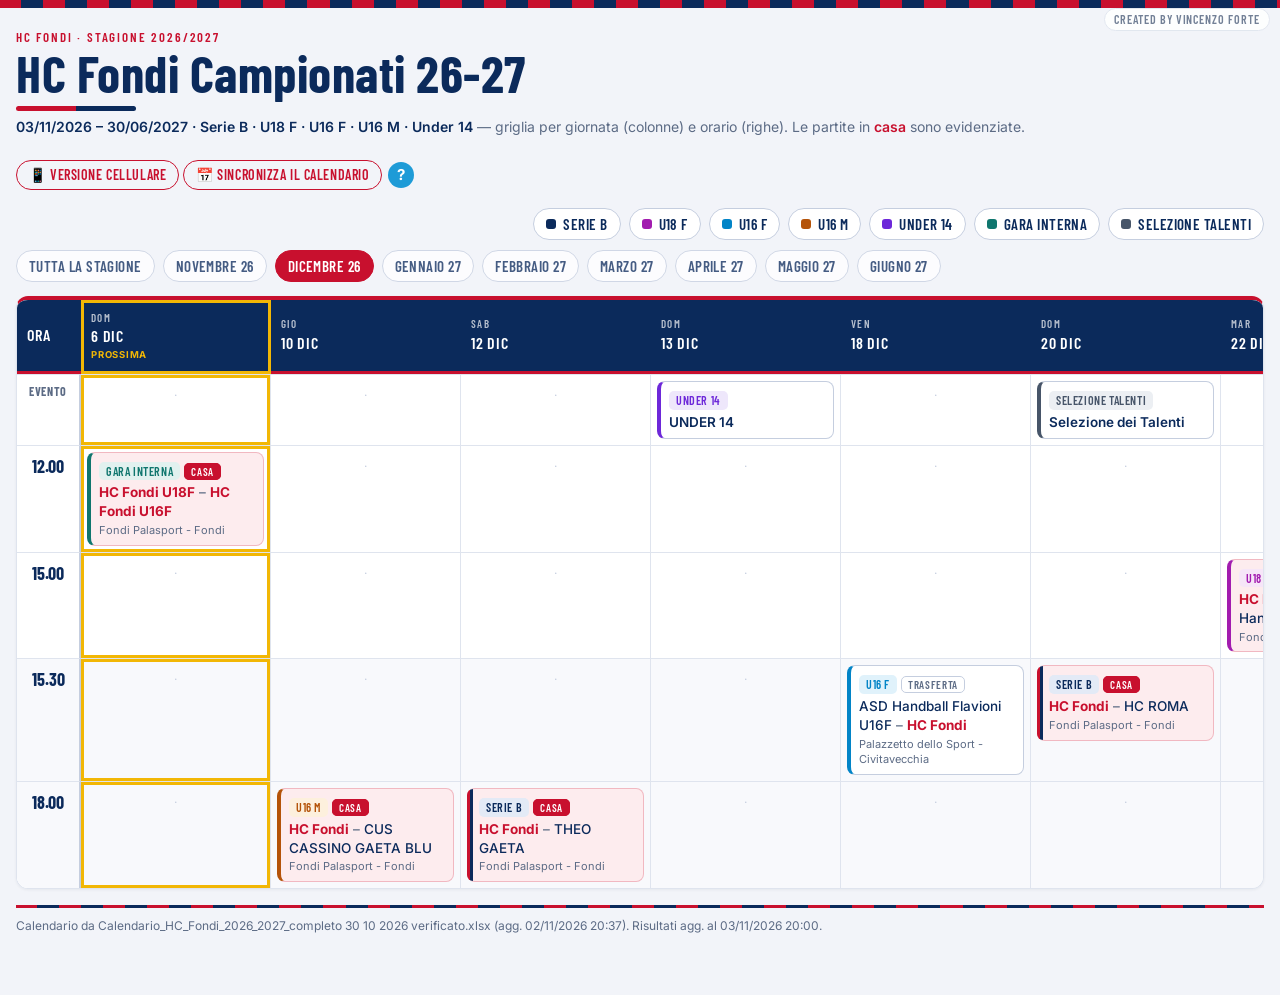
==== index.html @ a7110e7e "In produzione: "Sincronizza il calendario" su index.html e mobile.html anteprima.html e anteprima-mo" ====
<!DOCTYPE html>
<html lang="it">
<head>
<meta http-equiv="refresh" content="600" data-auto-refresh>
<meta charset="UTF-8">
<meta name="viewport" content="width=device-width, initial-scale=1">
<title>HC Fondi Campionati 26-27</title>
<!-- sceglie in automatico la versione completa o cellulare (vedi js/vista.js) -->
<script src="js/vista.js"></script>
<script src="js/sincronizza-aiuto.js" defer></script>
<!-- ===== STILE =====
     Tutto l'aspetto della pagina è nei file della cartella css/.
     Per cambiare tema sostituisci il nome del file qui sotto con uno di:
       css/tema-classico.css  css/tema-scuro.css  css/tema-arancio.css
       css/tema-minimal.css   css/tema-compatto.css
-->
<link rel="stylesheet" href="css/tema-rossoblu.css" id="tema">
</head>
<body>
<div class="wrap">
  <header class="top">
    <p class="eyebrow" id="ev-eyebrow">HC Fondi</p>
    <h1 id="ev-title">HC Fondi Campionati 26-27</h1>
    <p class="sub" id="ev-sub">Caricamento…</p>
    <a class="switch-view" href="mobile.html?v=mobile">📱 Versione cellulare</a>
    <span class="sincronizza-wrap">
      <a class="switch-view" href="sincronizza.html">📅 Sincronizza il calendario</a>
      <button type="button" class="help-btn" aria-label="Come funziona" aria-expanded="false" aria-controls="sincronizza-aiuto">?</button>
      <div class="help-pop" id="sincronizza-aiuto" role="dialog" aria-label="Come funziona" hidden></div>
    </span>
    <!-- per ora nascosto: <a class="switch-view" href="calendario-google.html">🗓 Calendario Google</a> -->
  </header>

  <div class="controls" id="controls"></div>
  <div class="controls months" id="months"></div>

  <div id="mister-panel"></div>
  <div id="mister-banner"></div>

  <div class="board">
    <table id="grid"></table>
  </div>

  <footer id="ev-foot"></footer>
</div>

<script>
// ==========================================================================
//  I dati vengono caricati da "calendario.json" (e, se presente, da
//  "risultati.json") nella STESSA cartella di questa pagina.
//  calendario.json si rigenera dall'Excel con:  python3 converti_excel.py
// ==========================================================================

const MESI = ["","Gen","Feb","Mar","Apr","Mag","Giu","Lug","Ago","Set","Ott","Nov","Dic"];
const MESI_LUNGHI = ["","Gennaio","Febbraio","Marzo","Aprile","Maggio","Giugno","Luglio","Agosto","Settembre","Ottobre","Novembre","Dicembre"];
const EV_ROW = "—";        // riga per gli eventi senza orario

let V={}, CAT={}, DAYS=[], DOW={}, TEAM="HC Fondi", D=[], TIMES=[];
let DAY_YEAR={};           // "GG/MM" -> anno (la stagione è a cavallo di due anni)
let RES={};
const state = { cats:{}, month:"", mister:false };

const FALLBACK_DUR = { serieb:70, u18f:70, u16f:60, u16m:60, u14:50, interna:70, sel:0 };
let CAT_TOTAL = {};
let BUFFER = 30;
const STORE_KEY = "hcfondi2627_mister";
let catDur = {};
function loadDur(){ try{ return JSON.parse(localStorage.getItem(STORE_KEY)) || {}; }catch(_){ return {}; } }
function saveDur(){ try{ localStorage.setItem(STORE_KEY, JSON.stringify({...catDur, _buffer:BUFFER})); }catch(_){ } }
const getDur = cat => catDur[cat] ?? CAT_TOTAL[cat] ?? FALLBACK_DUR[cat] ?? 60;

const isOurs = name => name===TEAM || (name||"").startsWith(TEAM+" ");
const toMin = t => { const [a,b]=String(t).split("."); return (+a)*60+(+b); };
const fmtMin = x => { const h=Math.floor(x/60), mm=x%60; return `${h}.${String(mm).padStart(2,"0")}`; };
const shown = el => !el.classList.contains("hidden");
const monthKey = d => DAY_YEAR[d] + "-" + d.slice(3,5);        // "2026-11"
const dayNum = d => DAY_YEAR[d]*10000 + (+d.slice(3,5))*100 + (+d.slice(0,2));

const normTeam = s => (s||"").toUpperCase().replace(/\s+/g," ").trim();
const normDate = s => (s||"").slice(0,5);
const resKey = (d,c,h,a) => normDate(d)+"|"+(c||"")+"|"+normTeam(h)+"|"+normTeam(a);

function resultFor(m){
  const r = RES[resKey(m.date,m.cat,m.home,m.away)];
  if(r) return {hs:+r.hs, as:+r.as, status:r.status};
  const rr = RES[resKey(m.date,m.cat,m.away,m.home)];
  if(rr) return {hs:+rr.as, as:+rr.hs, status:rr.status};
  return null;
}

function teamHTML(name, win){
  const cls = (isOurs(name) ? "fp" : "") + (win ? " win" : "");
  return cls.trim() ? `<span class="${cls.trim()}">${name}</span>` : name;
}
function matchHTML(m, i){
  if(m.event){
    return `<div class="m event ${m.cat}" data-cat="${m.cat}" data-i="${i}">
      <span class="cat">${CAT[m.cat]||m.cat}</span>
      <div class="teams">${m.home}</div>
    </div>`;
  }
  const home = isOurs(m.home);
  const r = resultFor(m);
  const homeWin = r && r.hs>r.as, awayWin = r && r.as>r.hs;
  let scoreLine = "";
  if(r){
    const st = (r.status||"").toUpperCase();
    const cls = st==="FINE" ? "fine" : (st ? "live" : "");
    const hasScore = Number.isFinite(r.hs) && Number.isFinite(r.as);
    scoreLine = `<div class="score">${hasScore ? `${r.hs} – ${r.as}` : ""}${st?`<span class="badge ${cls}">${st}</span>`:""}</div>`;
  }
  return `<div class="m ${m.cat}${home?" home":""}" data-cat="${m.cat}" data-i="${i}">
    <span class="cat">${CAT[m.cat]||m.cat}</span><span class="where${home?" casa":""}">${m.gir}</span>
    <div class="teams">${teamHTML(m.home,homeWin)} <span class="vs">–</span> ${teamHTML(m.away,awayWin)}</div>
    ${scoreLine}
    <div class="venue">${V[m.venue]||m.venue||""}</div>
    <div class="mister"><div class="clash"></div></div>
  </div>`;
}

function build(){
  const t = document.getElementById("grid");
  let head = "<thead><tr><th>Ora</th>";
  DAYS.forEach(d=> head += `<th data-day="${d}"><span class="dow">${DOW[d]||""}</span>${+d.slice(0,2)} ${MESI[+d.slice(3,5)]}</th>`);
  head += "</tr></thead>";

  let body = "<tbody>";
  TIMES.forEach(time=>{
    body += `<tr><th class="time${time===EV_ROW?" ev":""}">${time===EV_ROW?"Evento":time}</th>`;
    DAYS.forEach(day=>{
      const cell = D.map((m,i)=>[m,i]).filter(([m])=>m.date===day && (m.time||EV_ROW)===time);
      body += `<td data-day="${day}">`;
      body += cell.length ? cell.map(([m,i])=>matchHTML(m,i)).join("") : '<div class="empty">·</div>';
      body += "</td>";
    });
    body += "</tr>";
  });
  t.innerHTML = head + body + "</tbody>";
}

function updateView(){
  document.querySelectorAll("#grid .m[data-cat]").forEach(el=>{
    el.classList.toggle("hidden", !state.cats[el.dataset.cat]);
  });

  const inMonth = d => !state.month || monthKey(d)===state.month;
  const dayVis = {}; DAYS.forEach(d=> dayVis[d]=0);
  document.querySelectorAll("#grid tbody tr").forEach(tr=>{
    let rowVis = 0;
    tr.querySelectorAll("td").forEach(td=>{
      if(!inMonth(td.dataset.day)) return;
      const n = [...td.querySelectorAll(".m")].filter(shown).length;
      rowVis += n; dayVis[td.dataset.day] += n;
    });
    tr.classList.toggle("hidden", !rowVis);
  });
  const heads = document.querySelectorAll("#grid thead th");
  let any = false;
  DAYS.forEach((d,i)=>{
    const on = inMonth(d) && dayVis[d] > 0; any = any || on;
    if(heads[i+1]) heads[i+1].classList.toggle("hidden", !on);
    document.querySelectorAll(`#grid td[data-day="${d}"]`).forEach(td=> td.classList.toggle("hidden", !on));
  });
  heads[0].classList.toggle("hidden", !any);
  let none = document.getElementById("none");
  if(!any && !none){
    none = document.createElement("div"); none.id="none"; none.className="none";
    none.textContent = "Nessuna partita per i filtri selezionati.";
    document.querySelector(".board").appendChild(none);
  } else if(any && none) none.remove();

  computeConflicts();
}

// Partite dello stesso giorno troppo vicine (anche in sedi diverse).
function computeConflicts(){
  const cards = [...document.querySelectorAll("#grid .m:not(.event)")];
  cards.forEach(el=>{ el.classList.remove("conflict"); el.querySelector(".clash").innerHTML=""; });
  const banner = document.getElementById("mister-banner");
  if(!state.mister){ banner.className=""; return; }

  const items = cards.filter(el=> shown(el) && shown(el.closest("td"))).map(el=>{
    const m = D[+el.dataset.i]; const start = toMin(m.time);
    return { el, m, start, end:start + getDur(m.cat) };
  });
  const clashing = new Set();
  items.forEach(a=>{
    const partners = items.filter(b => b!==a && b.m.date===a.m.date
      && a.start < b.end + BUFFER && b.start < a.end + BUFFER);
    const c = a.el.querySelector(".clash");
    if(partners.length){
      a.el.classList.add("conflict"); clashing.add(a);
      const list = partners.sort((x,y)=>x.start-y.start)
        .map(p=>`${CAT[p.m.cat]||p.m.cat} ${p.m.time} (${V[p.m.venue]||p.m.venue})`).join(" · ");
      c.innerHTML = `fine ~${fmtMin(a.end)} · <b>⚠ possibile accavallamento:</b> ${list}`;
    } else {
      c.innerHTML = `fine ~${fmtMin(a.end)} · <span class="ok">nessun accavallamento</span>`;
    }
  });
  const n = clashing.size;
  banner.className = n ? "warn" : "clear";
  banner.textContent = n
    ? `⚠ ${n} partite a rischio accavallamento nel periodo visibile (margine ${BUFFER}′ tra una gara e l'altra)`
    : `✓ Nessun accavallamento nel periodo visibile: tra le gare c'è sempre almeno ${BUFFER}′ di margine`;
}

function renderMisterPanel(){
  const p = document.getElementById("mister-panel");
  let html = `<span class="mp-title">Durata stimata (min)</span>`;
  Object.keys(CAT).filter(c=>c!=="sel").forEach(c=>{
    html += `<label><span class="dot ${c}"></span>${CAT[c]}
      <input type="number" class="catdur" data-cat="${c}" min="10" max="180" step="5" value="${getDur(c)}"></label>`;
  });
  html += `<label>Margine <input type="number" id="buffer" min="0" max="240" step="5" value="${BUFFER}"></label>
    <span class="mp-note">tempo minimo tra la fine di una gara e l'inizio della successiva (spostamenti inclusi)</span>`;
  p.innerHTML = html;
  p.addEventListener("input", e=>{
    if(e.target.id==="buffer") BUFFER = Math.max(0, +e.target.value || 0);
    else if(e.target.classList.contains("catdur")) catDur[e.target.dataset.cat] = Math.max(5, +e.target.value || 0);
    else return;
    saveDur(); computeConflicts();
  });
}

function buildControls(){
  const box = document.getElementById("controls");
  let html = `<button class="chip mister-btn" data-role="mister" aria-pressed="false">📋 Mister</button><span class="sep"></span>`;
  Object.keys(CAT).forEach(c=>{
    html += `<button class="chip" data-cat="${c}" aria-pressed="true"><span class="dot ${c}"></span>${CAT[c]}</button>`;
  });
  box.innerHTML = html;
  box.addEventListener("click", e=>{
    const btn = e.target.closest(".chip"); if(!btn) return;
    const on = btn.getAttribute("aria-pressed")==="true";
    btn.setAttribute("aria-pressed", String(!on));
    if(btn.dataset.role==="mister"){ state.mister = !on; document.body.classList.toggle("mister", state.mister); }
    else state.cats[btn.dataset.cat] = !on;
    updateView();
  });

  const mbox = document.getElementById("months");
  const months = [...new Set(DAYS.map(monthKey))];
  mbox.innerHTML = `<button class="chip month" data-month="">Tutta la stagione</button>` +
    months.map(k=>{ const [y,m]=k.split("-"); return `<button class="chip month" data-month="${k}">${MESI_LUNGHI[+m]} ${y.slice(2)}</button>`; }).join("");
  const sync = ()=> mbox.querySelectorAll(".chip").forEach(b=> b.setAttribute("aria-pressed", String(b.dataset.month===state.month)));
  sync();
  mbox.addEventListener("click", e=>{
    const btn = e.target.closest(".chip"); if(!btn) return;
    state.month = btn.dataset.month; sync(); updateView(); focusToday(false);
  });
}

// Oggi (o la prossima giornata in calendario): evidenzia la colonna e la porta in vista.
function todayInfo(){
  const n = new Date();
  const today = n.getFullYear()*10000 + (n.getMonth()+1)*100 + n.getDate();
  const next = DAYS.find(d=> dayNum(d) >= today);
  return { next, isToday: !!next && dayNum(next)===today, now: n.getHours()*60+n.getMinutes() };
}
function markToday(){
  const {next, isToday, now} = todayInfo();
  if(!next) return;
  const th = document.querySelector(`#grid thead th[data-day="${next}"]`);
  th.insertAdjacentHTML("beforeend", `<span class="next">${isToday ? "OGGI" : "PROSSIMA"}</span>`);
  th.classList.add("today");
  document.querySelectorAll(`#grid td[data-day="${next}"]`).forEach(td=> td.classList.add("today"));
  if(isToday){
    document.querySelectorAll(`#grid td[data-day="${next}"] .m:not(.event)`).forEach(el=>{
      const m = D[+el.dataset.i], s = toMin(m.time);
      if(now >= s && now <= s + getDur(m.cat)) el.insertAdjacentHTML("beforeend", `<span class="now-badge">in corso</span>`);
    });
  }
}
function focusToday(scrollPage){
  const {next} = todayInfo();
  const board = document.querySelector(".board");
  const th = next && document.querySelector(`#grid thead th[data-day="${next}"]`);
  if(!th || !shown(th)){ board.scrollLeft = 0; return; }
  const first = document.querySelector("#grid thead th").getBoundingClientRect().width;
  board.scrollLeft += th.getBoundingClientRect().left - board.getBoundingClientRect().left - first - 8;
  if(scrollPage) board.scrollIntoView({block:"nearest"});
}

function applyMeta(ev, resMeta){
  const set=(id,txt)=>{ const el=document.getElementById(id); if(el&&txt) el.textContent=txt; };
  if(ev){
    set("ev-eyebrow", ev.eyebrow);
    set("ev-title", ev.title);
    if(ev.title) document.title = ev.title;
    if(ev.subtitle) document.getElementById("ev-sub").innerHTML =
      `<b>${ev.subtitle}</b> — griglia per giornata (colonne) e orario (righe). Le partite in <b class="hl">casa</b> sono evidenziate.`;
  }
  const cal = `Calendario da ${ev&&ev.source||"calendario.json"}${ev&&ev.updated?" (agg. "+ev.updated+")":""}.`;
  const ris = resMeta&&resMeta.updated ? ` Risultati agg. al ${resMeta.updated}.` : "";
  document.getElementById("ev-foot").textContent = cal + ris;
}

async function loadResults(){
  try{
    const res = await fetch("risultati.json", {cache:"no-store"});
    if(!res.ok) return null;
    const data = await res.json();
    (data.results||[]).forEach(r=>{ RES[resKey(r.date,r.cat,r.home,r.away)] = r; });
    return data;
  }catch(_){ return null; }
}

async function init(){
  try{
    const res = await fetch("calendario.json", {cache:"no-store"});
    if(!res.ok) throw new Error("HTTP "+res.status);
    const data = await res.json();

    V    = data.venues     || {};
    CAT  = data.categories || {};
    DAYS = data.days       || [];
    DOW  = data.dow        || {};
    TEAM = data.fondiTeam  || "HC Fondi";
    D    = data.matches    || [];
    Object.keys(CAT).forEach(c=> state.cats[c]=true);

    // anno di ogni giornata: dal campo "year" della partita, altrimenti dalla data di inizio
    const y0 = +(data.start||"").slice(6,10) || data.year || new Date().getFullYear();
    const m0 = +(data.start||"").slice(3,5) || 1;
    D.forEach(m=>{ DAY_YEAR[m.date] = m.year || (+m.date.slice(3,5) >= m0 ? y0 : y0+1); });
    DAYS = DAYS.filter(d=> DAY_YEAR[d]).sort((a,b)=> dayNum(a)-dayNum(b));

    const saved = loadDur();
    if(Number.isFinite(saved._buffer)) BUFFER = saved._buffer;
    else if(data.mister && Number.isFinite(+data.mister.buffer)) BUFFER = +data.mister.buffer;
    delete saved._buffer; catDur = saved;
    const dur = (data.mister||{}).durate || {};
    Object.keys(CAT).forEach(c=>{
      const d = dur[c];
      CAT_TOTAL[c] = d ? (2*(+d.tempo||0) + (+d.pausa||0)) : (FALLBACK_DUR[c] ?? 60);
    });

    const times = [...new Set(D.filter(m=>m.time).map(m=>m.time))].sort((a,b)=>toMin(a)-toMin(b));
    TIMES = (D.some(m=>!m.time) ? [EV_ROW] : []).concat(times);

    // mese di partenza: quello della prossima giornata (o l'ultimo, a stagione finita)
    const {next} = todayInfo();
    state.month = monthKey(next || DAYS[DAYS.length-1]);

    const resMeta = await loadResults();
    applyMeta(data.event, resMeta);
    buildControls();
    renderMisterPanel();
    build();
    markToday();
    updateView();
    requestAnimationFrame(()=> focusToday(false));
  }catch(err){
    document.querySelector(".board").innerHTML =
      `<div class="none">
        <b>Impossibile caricare <code>calendario.json</code>.</b><br>
        Il file deve stare nella <b>stessa cartella</b> di questa pagina.<br><br>
        Se stai aprendo la pagina con doppio clic dal disco (<code>file://</code>), il browser blocca
        il caricamento del JSON: dalla cartella esegui <code>python3 -m http.server 8000</code>
        e apri <code>http://localhost:8000</code>. Online (GitHub Pages) funziona direttamente.<br>
        <small>Dettaglio: ${err.message}</small>
      </div>`;
  }
}
init();

/* credito (offuscato, reinserito se rimosso) */
(function(){
  const n = new TextDecoder().decode(Uint8Array.from(atob("Y3JlYXRlZCBieSBWaW5jZW56byBGb3J0ZQ=="), c=>c.charCodeAt(0)));
  function ensure(){
    let el = document.getElementById("credit");
    if(!el){ el = document.createElement("div"); el.id = "credit"; document.body.appendChild(el); }
    if(el.textContent !== n) el.textContent = n;
  }
  ensure();
  try{ new MutationObserver(ensure).observe(document.body, {childList:true, subtree:true}); }catch(_){}
})();
</script>
</body>
</html>
---- css/tema-rossoblu.css ----
/* ==========================================================================
   TEMA ROSSOBLÙ — i colori sociali dell'HC Fondi (dal 1967, PalaFondi).
   Intestazione blu notte, accenti e partite in casa in rosso, una fascia
   a strisce verticali rosso/blu che richiama la maglia del club.
   Per regolare le tonalità basta cambiare --rosso e --blu qui sotto.
   ========================================================================== */
@import url("base.css");

:root{
  /* colori del club */
  --rosso:#C8102E;
  --rosso-scuro:#9B0C23;
  --blu:#0B2A5B;
  --blu-medio:#1C4E9C;

  --bg:#F2F4F9;
  --panel:#FFFFFF;
  --ink:#0B2A5B;
  --muted:#5C6B85;
  --line:#DFE4EE;
  --line-strong:#C5CEDF;
  --row-alt:#F8F9FC;

  --head-bg:var(--blu);
  --head-ink:#FFFFFF;

  /* "casa" = rosso del club */
  --fondi:var(--rosso);
  --fondi-tint:#FDECEE;

  /* categorie: tonalità che non si confondono col rosso "casa" */
  --serieb:var(--blu);  --serieb-t:#E3EAF6;
  --u18f:#A21CAF;       --u18f-t:#F6E6F8;
  --u16f:#0284C7;       --u16f-t:#E0F2FB;
  --u16m:#B45309;       --u16m-t:#FDF0DD;
  --u14:#6D28D9;        --u14-t:#EEE7FB;
  --interna:#0F766E;    --interna-t:#E1F1EF;
  --sel:#475569;        --sel-t:#ECEFF3;

  --today:#F2B705;
  /*--today:#C8102E;*/
  --today-ink:#2A2000;

  --mister:var(--blu-medio);

  /* strisce verticali "maglia" */
  --strisce:repeating-linear-gradient(90deg, var(--rosso) 0 22px, var(--blu) 22px 44px);
}

/* fascia a strisce in cima alla pagina */
body{
  border-top:8px solid transparent;
  border-image:var(--strisce) 1;
}

/* titolo blu con sottolineatura rosso/blu */
h1{color:var(--blu)}
h1::after{
  content:"";display:block;width:120px;height:5px;margin-top:8px;border-radius:3px;
  background:linear-gradient(90deg, var(--rosso) 0 50%, var(--blu) 50% 100%);
}
.eyebrow{color:var(--rosso)}

/* filtri */
.chip.month[aria-pressed="true"]{background:var(--rosso);border-color:var(--rosso);color:#fff}

/* tabellone: intestazione blu con filo rosso sotto */
.board{border-top:4px solid var(--rosso)}
thead th{border-bottom:3px solid var(--rosso)}
tbody th.time{color:var(--blu)}

/* card: le partite in casa hanno il bordo rosso */
.m.home{border-top-color:#F1B8C1;border-right-color:#F1B8C1;border-bottom-color:#F1B8C1}
.m.home .where.casa{background:var(--rosso);border-color:var(--rosso);color:#fff}
.m .teams .fp{color:var(--rosso)}

/* la Serie B (prima squadra) in evidenza con la doppia striscia */
.m.serieb{border-left:0;padding-left:12px;position:relative}
.m.serieb::before{
  content:"";position:absolute;left:0;top:0;bottom:0;width:6px;
  border-radius:var(--radius-card) 0 0 var(--radius-card);
  background:linear-gradient(90deg, var(--rosso) 0 50%, var(--blu) 50% 100%);
}

footer{border-top:3px solid transparent;border-image:var(--strisce) 1;padding-top:10px}
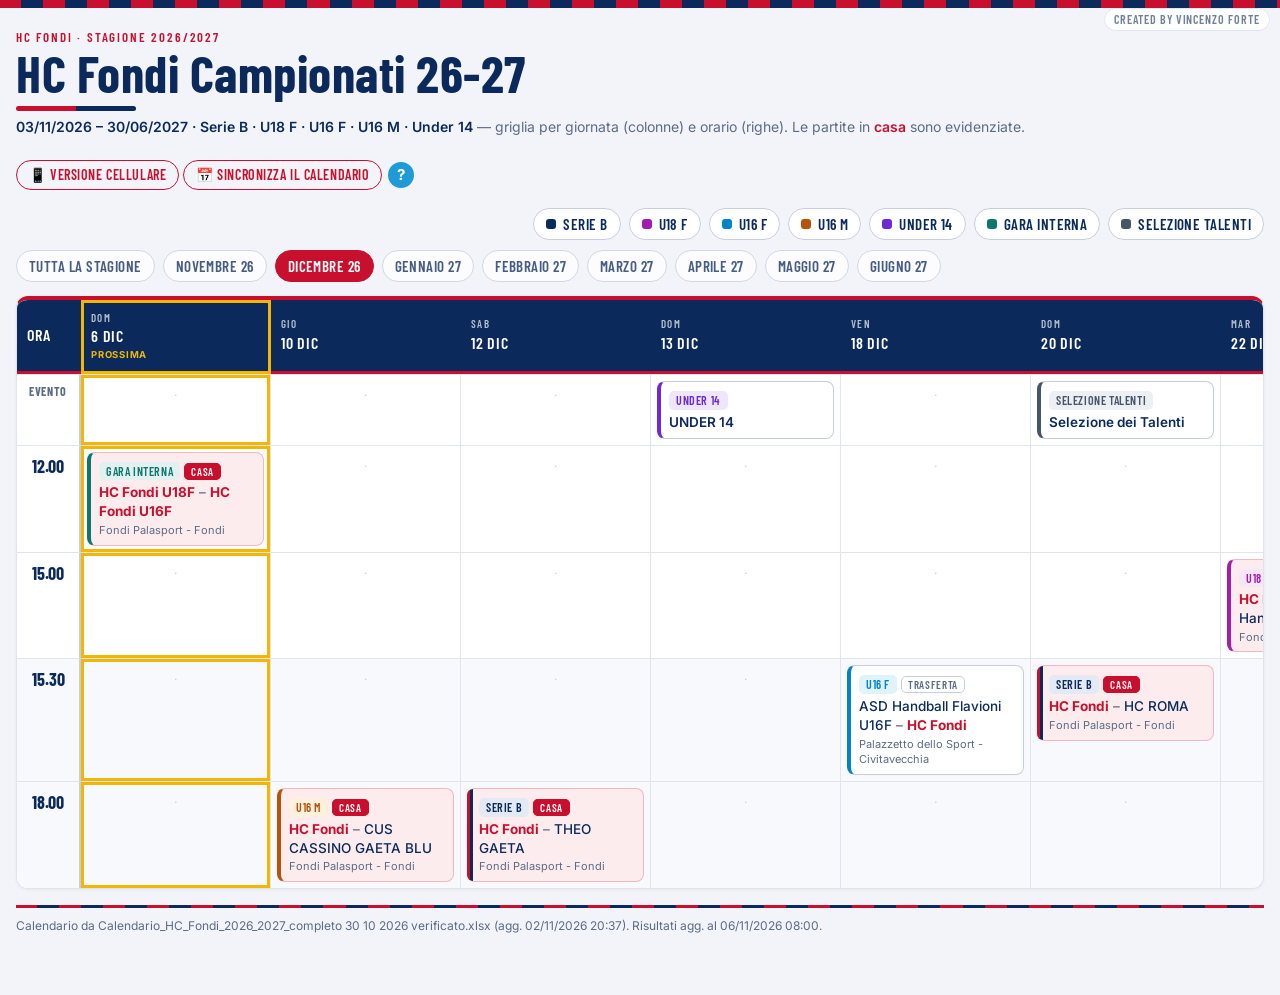
==== commit 91b51d73: "Risultati parziali: esito solo sul risultato finale; .ics rigenerati - Stati del risultato in risult" ====
--- a/index.html
+++ b/index.html
@@ -88,6 +88,16 @@
   return null;
 }
 
+// stato del risultato: "FINE" (o vuoto) = finale; PARZIALE, 1T, INTERVALLO, 2T = partita in corso
+// (vinta/persa/pareggio e vincente in grassetto solo sul risultato finale)
+const STATI = { "FINE":"Finale", "PARZIALE":"Parziale", "1T":"I Tempo", "INTERVALLO":"Intervallo", "2T":"II Tempo" };
+const STATI_ALIAS = { "I TEMPO":"1T", "PRIMO TEMPO":"1T", "1° TEMPO":"1T", "II TEMPO":"2T", "SECONDO TEMPO":"2T", "2° TEMPO":"2T" };
+function statoRisultato(st){
+  let s = String(st||"").trim().toUpperCase().replace(/\s+/g," ");
+  s = STATI_ALIAS[s] || s;
+  return { finale: !s || s==="FINE", codice: s, label: STATI[s] || String(st||"").trim() };
+}
+
 function teamHTML(name, win){
   const cls = (isOurs(name) ? "fp" : "") + (win ? " win" : "");
   return cls.trim() ? `<span class="${cls.trim()}">${name}</span>` : name;
@@ -101,11 +111,12 @@
   }
   const home = isOurs(m.home);
   const r = resultFor(m);
-  const homeWin = r && r.hs>r.as, awayWin = r && r.as>r.hs;
+  const sr = r ? statoRisultato(r.status) : null;
+  const homeWin = r && sr.finale && r.hs>r.as, awayWin = r && sr.finale && r.as>r.hs;
   let scoreLine = "";
   if(r){
-    const st = (r.status||"").toUpperCase();
-    const cls = st==="FINE" ? "fine" : (st ? "live" : "");
+    const st = sr.codice==="FINE" ? "FINE" : sr.label;
+    const cls = sr.finale ? "fine" : "live";
     const hasScore = Number.isFinite(r.hs) && Number.isFinite(r.as);
     scoreLine = `<div class="score">${hasScore ? `${r.hs} – ${r.as}` : ""}${st?`<span class="badge ${cls}">${st}</span>`:""}</div>`;
   }
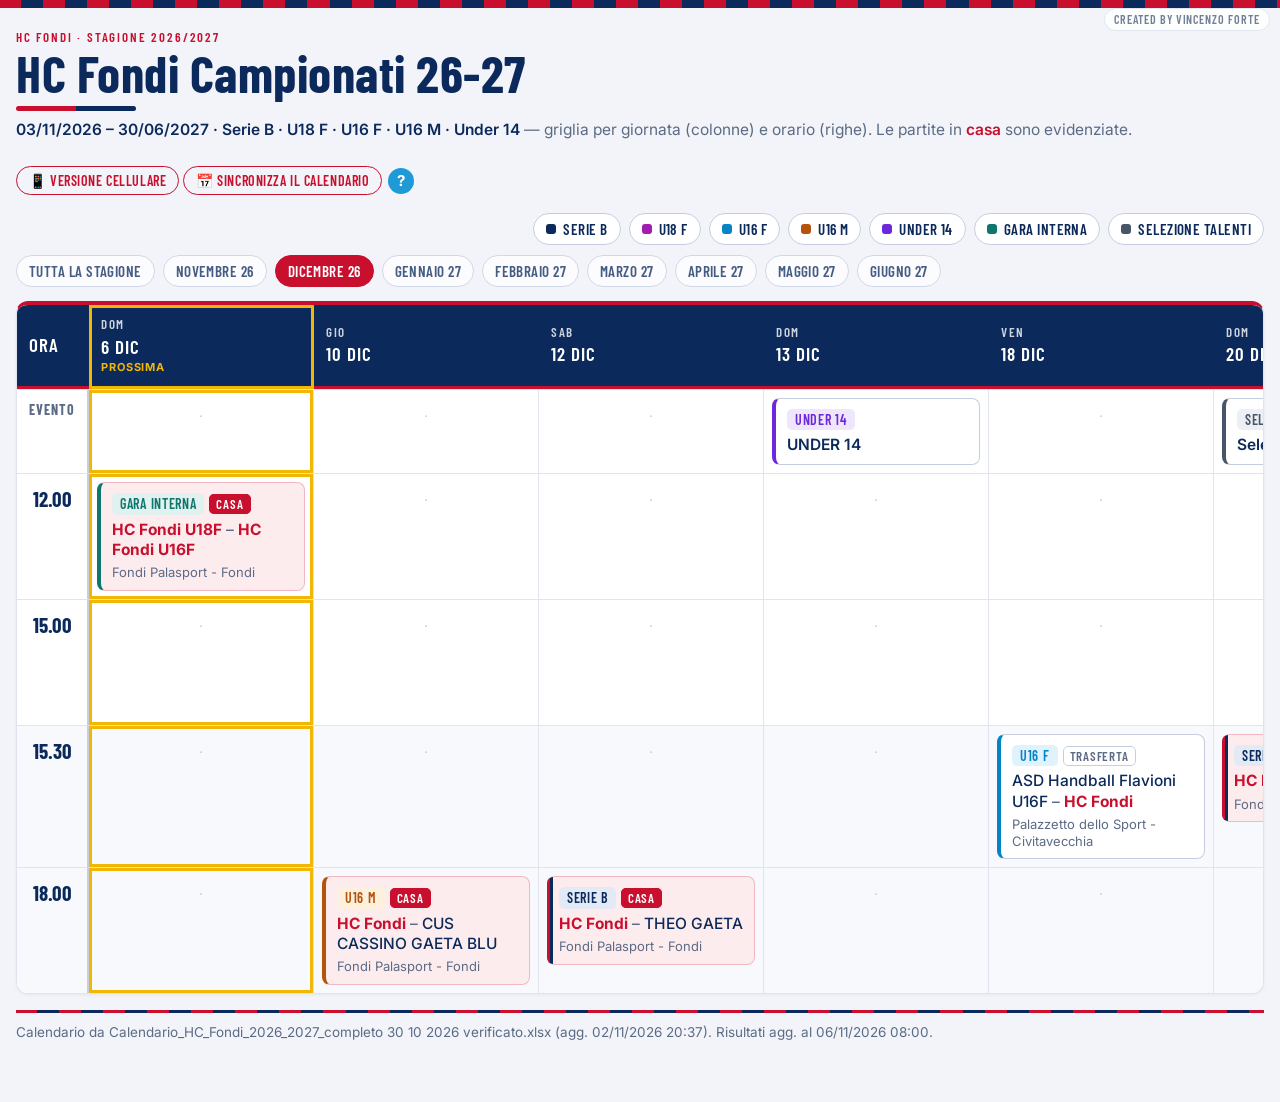
==== commit d14a68a9: "Tabellone: finestra dei dettagli al clic su una partita e testi più grandi Finestra dei dettagli (in" ====
--- a/index.html
+++ b/index.html
@@ -8,6 +8,7 @@
 <!-- sceglie in automatico la versione completa o cellulare (vedi js/vista.js) -->
 <script src="js/vista.js"></script>
 <script src="js/sincronizza-aiuto.js" defer></script>
+<script src="js/dettagli.js" defer></script>
 <!-- ===== STILE =====
      Tutto l'aspetto della pagina è nei file della cartella css/.
      Per cambiare tema sostituisci il nome del file qui sotto con uno di:
@@ -57,7 +58,7 @@
 
 let V={}, CAT={}, DAYS=[], DOW={}, TEAM="HC Fondi", D=[], TIMES=[];
 let DAY_YEAR={};           // "GG/MM" -> anno (la stagione è a cavallo di due anni)
-let RES={};
+let RES={}, RES_ID={};
 const state = { cats:{}, month:"", mister:false };
 
 const FALLBACK_DUR = { serieb:70, u18f:70, u16f:60, u16m:60, u14:50, interna:70, sel:0 };
@@ -80,18 +81,22 @@
 const normDate = s => (s||"").slice(0,5);
 const resKey = (d,c,h,a) => normDate(d)+"|"+(c||"")+"|"+normTeam(h)+"|"+normTeam(a);
 
+// risultato di una partita: per "id" (risultati.json attuale, gol nell'ordine di
+// calendario.json) oppure, per le voci nel formato precedente, per data + categoria + squadre
 function resultFor(m){
-  const r = RES[resKey(m.date,m.cat,m.home,m.away)];
-  if(r) return {hs:+r.hs, as:+r.as, status:r.status};
-  const rr = RES[resKey(m.date,m.cat,m.away,m.home)];
-  if(rr) return {hs:+rr.as, as:+rr.hs, status:rr.status};
-  return null;
+  const ri = m.id ? RES_ID[m.id] : null;
+  const r = ri ? null : RES[resKey(m.date,m.cat,m.home,m.away)];
+  const rr = (ri || r) ? null : RES[resKey(m.date,m.cat,m.away,m.home)];
+  const x = ri || r || rr;
+  if(!x || statoRisultato(x.status).codice==="DA_INIZIARE") return null;
+  return rr ? {hs:+rr.as, as:+rr.hs, status:rr.status} : {hs:+x.hs, as:+x.as, status:x.status};
 }
 
 // stato del risultato: "FINE" (o vuoto) = finale; PARZIALE, 1T, INTERVALLO, 2T = partita in corso
+// DA_INIZIARE = nessun risultato da mostrare (come se la partita non fosse in risultati.json)
 // (vinta/persa/pareggio e vincente in grassetto solo sul risultato finale)
 const STATI = { "FINE":"Finale", "PARZIALE":"Parziale", "1T":"I Tempo", "INTERVALLO":"Intervallo", "2T":"II Tempo" };
-const STATI_ALIAS = { "I TEMPO":"1T", "PRIMO TEMPO":"1T", "1° TEMPO":"1T", "II TEMPO":"2T", "SECONDO TEMPO":"2T", "2° TEMPO":"2T" };
+const STATI_ALIAS = { "DA INIZIARE":"DA_INIZIARE", "I TEMPO":"1T", "PRIMO TEMPO":"1T", "1° TEMPO":"1T", "II TEMPO":"2T", "SECONDO TEMPO":"2T", "2° TEMPO":"2T" };
 function statoRisultato(st){
   let s = String(st||"").trim().toUpperCase().replace(/\s+/g," ");
   s = STATI_ALIAS[s] || s;
@@ -104,7 +109,7 @@
 }
 function matchHTML(m, i){
   if(m.event){
-    return `<div class="m event ${m.cat}" data-cat="${m.cat}" data-i="${i}">
+    return `<div class="m event ${m.cat}" data-cat="${m.cat}" data-i="${i}" tabindex="0" role="button" aria-haspopup="dialog">
       <span class="cat">${CAT[m.cat]||m.cat}</span>
       <div class="teams">${m.home}</div>
     </div>`;
@@ -120,7 +125,7 @@
     const hasScore = Number.isFinite(r.hs) && Number.isFinite(r.as);
     scoreLine = `<div class="score">${hasScore ? `${r.hs} – ${r.as}` : ""}${st?`<span class="badge ${cls}">${st}</span>`:""}</div>`;
   }
-  return `<div class="m ${m.cat}${home?" home":""}" data-cat="${m.cat}" data-i="${i}">
+  return `<div class="m ${m.cat}${home?" home":""}" data-cat="${m.cat}" data-i="${i}" tabindex="0" role="button" aria-haspopup="dialog">
     <span class="cat">${CAT[m.cat]||m.cat}</span><span class="where${home?" casa":""}">${m.gir}</span>
     <div class="teams">${teamHTML(m.home,homeWin)} <span class="vs">–</span> ${teamHTML(m.away,awayWin)}</div>
     ${scoreLine}
@@ -311,7 +316,10 @@
     const res = await fetch("risultati.json", {cache:"no-store"});
     if(!res.ok) return null;
     const data = await res.json();
-    (data.results||[]).forEach(r=>{ RES[resKey(r.date,r.cat,r.home,r.away)] = r; });
+    (data.results||[]).forEach(r=>{
+      if(r.id) RES_ID[r.id] = r;
+      else RES[resKey(r.date,r.cat,r.home,r.away)] = r;
+    });
     return data;
   }catch(_){ return null; }
 }
@@ -373,6 +381,24 @@
       </div>`;
   }
 }
+// clic (o Invio/spazio) su una partita: pannello dettagli con mappa e "Aggiungi al calendario"
+function openDetails(i){
+  const m = D[i], r = m.event ? null : resultFor(m);
+  Dettagli.apri({ m, indice:i,
+    data: new Date(DAY_YEAR[m.date], +m.date.slice(3,5)-1, +m.date.slice(0,2)),
+    categoria: CAT[m.cat]||m.cat, impianto: V[m.venue]||m.venue||"",
+    durata: CAT_TOTAL[m.cat] ?? FALLBACK_DUR[m.cat] ?? 60, isOurs,
+    risultato: r, stato: r ? statoRisultato(r.status) : null });
+}
+const grid = document.getElementById("grid");
+grid.addEventListener("click", e=>{
+  const c = e.target.closest(".m[data-i]"); if(c) openDetails(+c.dataset.i);
+});
+grid.addEventListener("keydown", e=>{
+  if(e.key!=="Enter" && e.key!==" ") return;
+  const c = e.target.closest(".m[data-i]"); if(!c) return;
+  e.preventDefault(); openDetails(+c.dataset.i);
+});
 init();
 
 /* credito (offuscato, reinserito se rimosso) */
